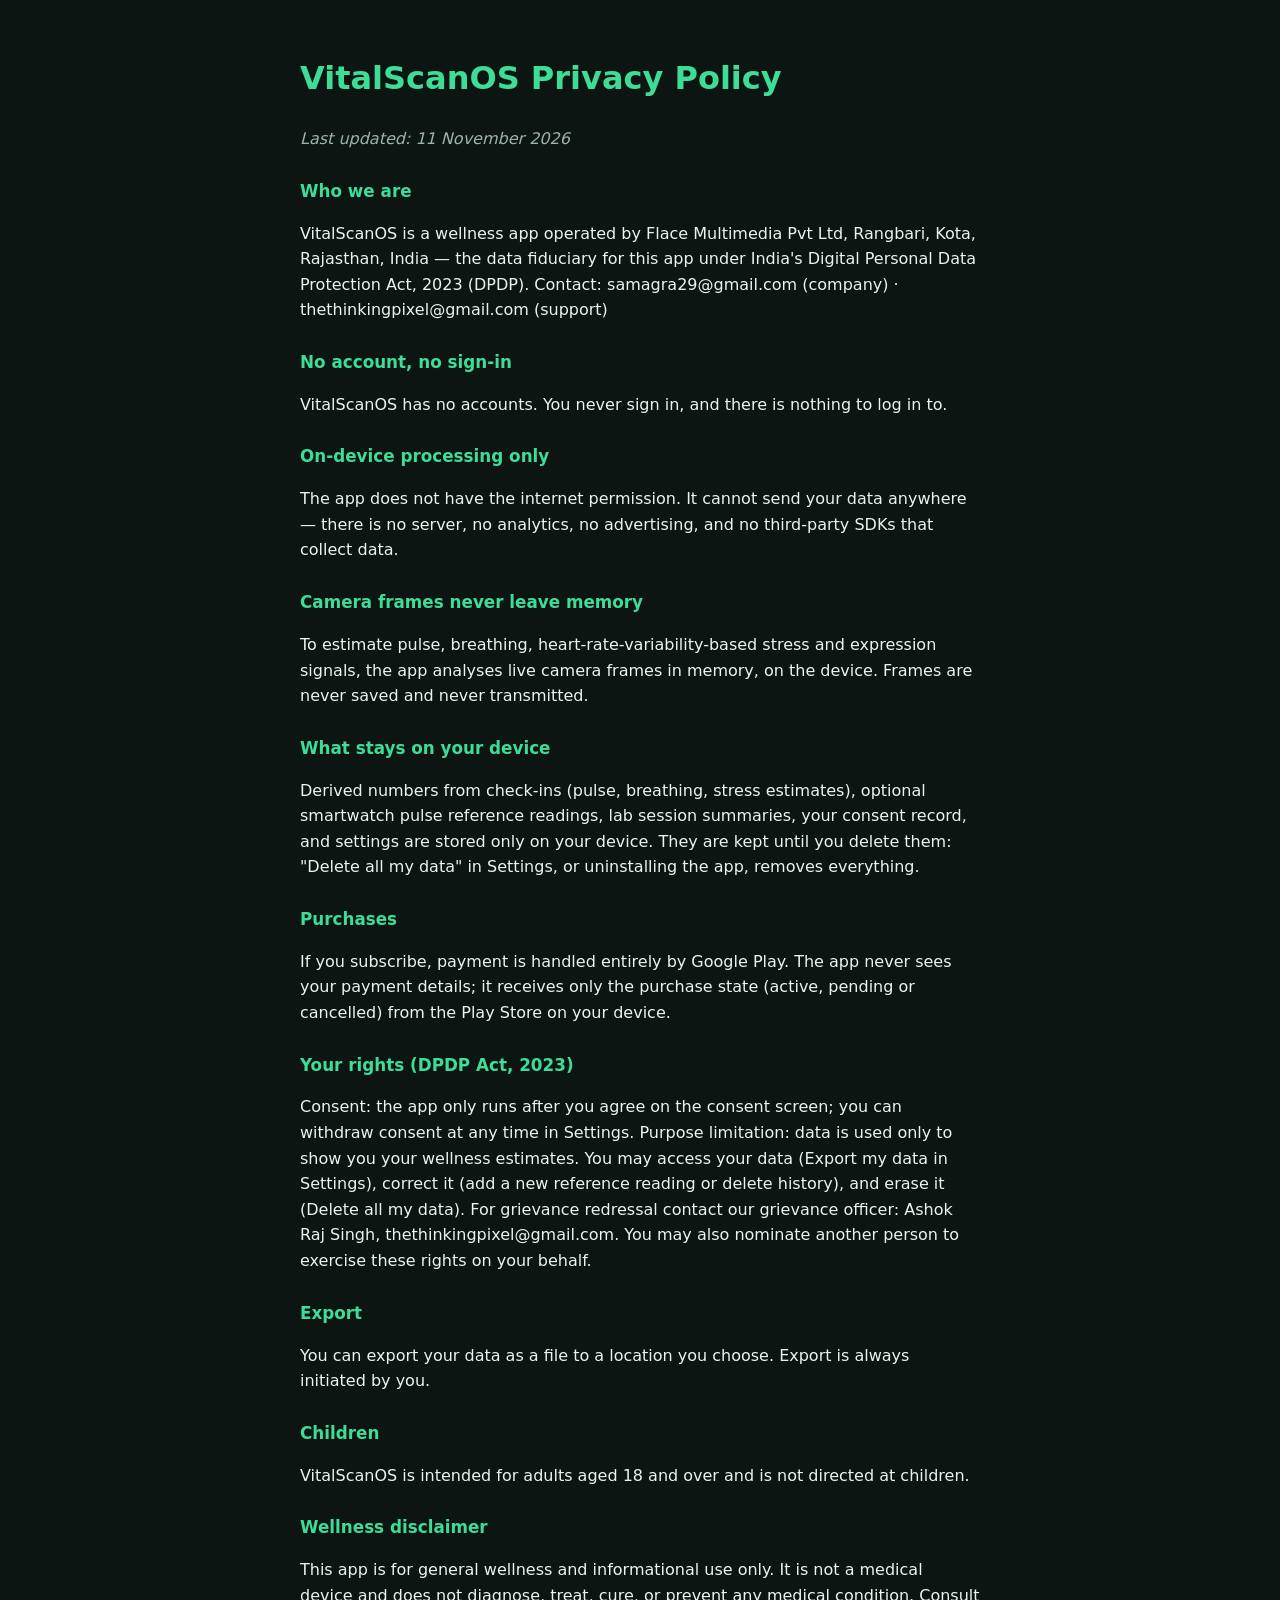
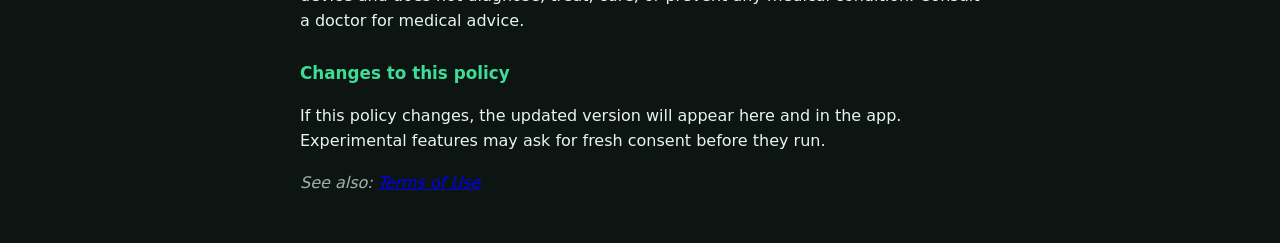
==== privacy-policy.html @ 54532efe "VitalScanOS site: landing page, privacy policy, terms Co-Authored-By: Devin <devin@cognition.ai>" ====
<!doctype html><html lang="en"><head><meta charset="utf-8">
<meta name="viewport" content="width=device-width,initial-scale=1">
<title>VitalScanOS · Privacy Policy</title>
<style>body{margin:0;background:#0d1512;color:#eaf4ef;font:16px/1.6 system-ui,sans-serif}main{max-width:680px;margin:auto;padding:32px 20px}h1{color:#3ddc97}h2{color:#3ddc97;font-size:1.05rem;margin-top:26px}em,small{color:#9db3a9}</style></head>
<body><main>
<h1>VitalScanOS Privacy Policy</h1>
<p><em>Last updated: 11 November 2026</em></p>

<h2>Who we are</h2>
<p>VitalScanOS is a wellness app operated by Flace Multimedia Pvt Ltd, Rangbari, Kota, Rajasthan, India —
the data fiduciary for this app under India's Digital Personal Data Protection
Act, 2023 (DPDP). Contact: samagra29@gmail.com (company) · thethinkingpixel@gmail.com (support)</p>

<h2>No account, no sign-in</h2>
<p>VitalScanOS has no accounts. You never sign in, and there is nothing to log in to.</p>

<h2>On-device processing only</h2>
<p>The app does not have the internet permission. It cannot send your data
anywhere — there is no server, no analytics, no advertising, and no
third-party SDKs that collect data.</p>

<h2>Camera frames never leave memory</h2>
<p>To estimate pulse, breathing, heart-rate-variability-based stress and
expression signals, the app analyses live camera frames in memory, on the
device. Frames are never saved and never transmitted.</p>

<h2>What stays on your device</h2>
<p>Derived numbers from check-ins (pulse, breathing, stress estimates),
optional smartwatch pulse reference readings, lab session summaries, your
consent record, and settings are stored only on your device. They are kept
until you delete them: "Delete all my data" in Settings, or uninstalling the
app, removes everything.</p>

<h2>Purchases</h2>
<p>If you subscribe, payment is handled entirely by Google Play. The app never
sees your payment details; it receives only the purchase state (active,
pending or cancelled) from the Play Store on your device.</p>

<h2>Your rights (DPDP Act, 2023)</h2>
<p>Consent: the app only runs after you agree on the consent screen; you can
withdraw consent at any time in Settings. Purpose limitation: data is used
only to show you your wellness estimates. You may access your data (Export my
data in Settings), correct it (add a new reference reading or delete history),
and erase it (Delete all my data). For grievance redressal contact our
grievance officer: Ashok Raj Singh, thethinkingpixel@gmail.com. You may also
nominate another person to exercise these rights on your behalf.</p>

<h2>Export</h2>
<p>You can export your data as a file to a location you choose. Export is
always initiated by you.</p>

<h2>Children</h2>
<p>VitalScanOS is intended for adults aged 18 and over and is not directed at
children.</p>

<h2>Wellness disclaimer</h2>
<p>This app is for general wellness and informational use only. It is not a
medical device and does not diagnose, treat, cure, or prevent any medical
condition. Consult a doctor for medical advice.</p>

<h2>Changes to this policy</h2>
<p>If this policy changes, the updated version will appear here and in the
app. Experimental features may ask for fresh consent before they run.</p>
<p><em>See also: <a href="terms.html">Terms of Use</a></em></p>
</main></body></html>
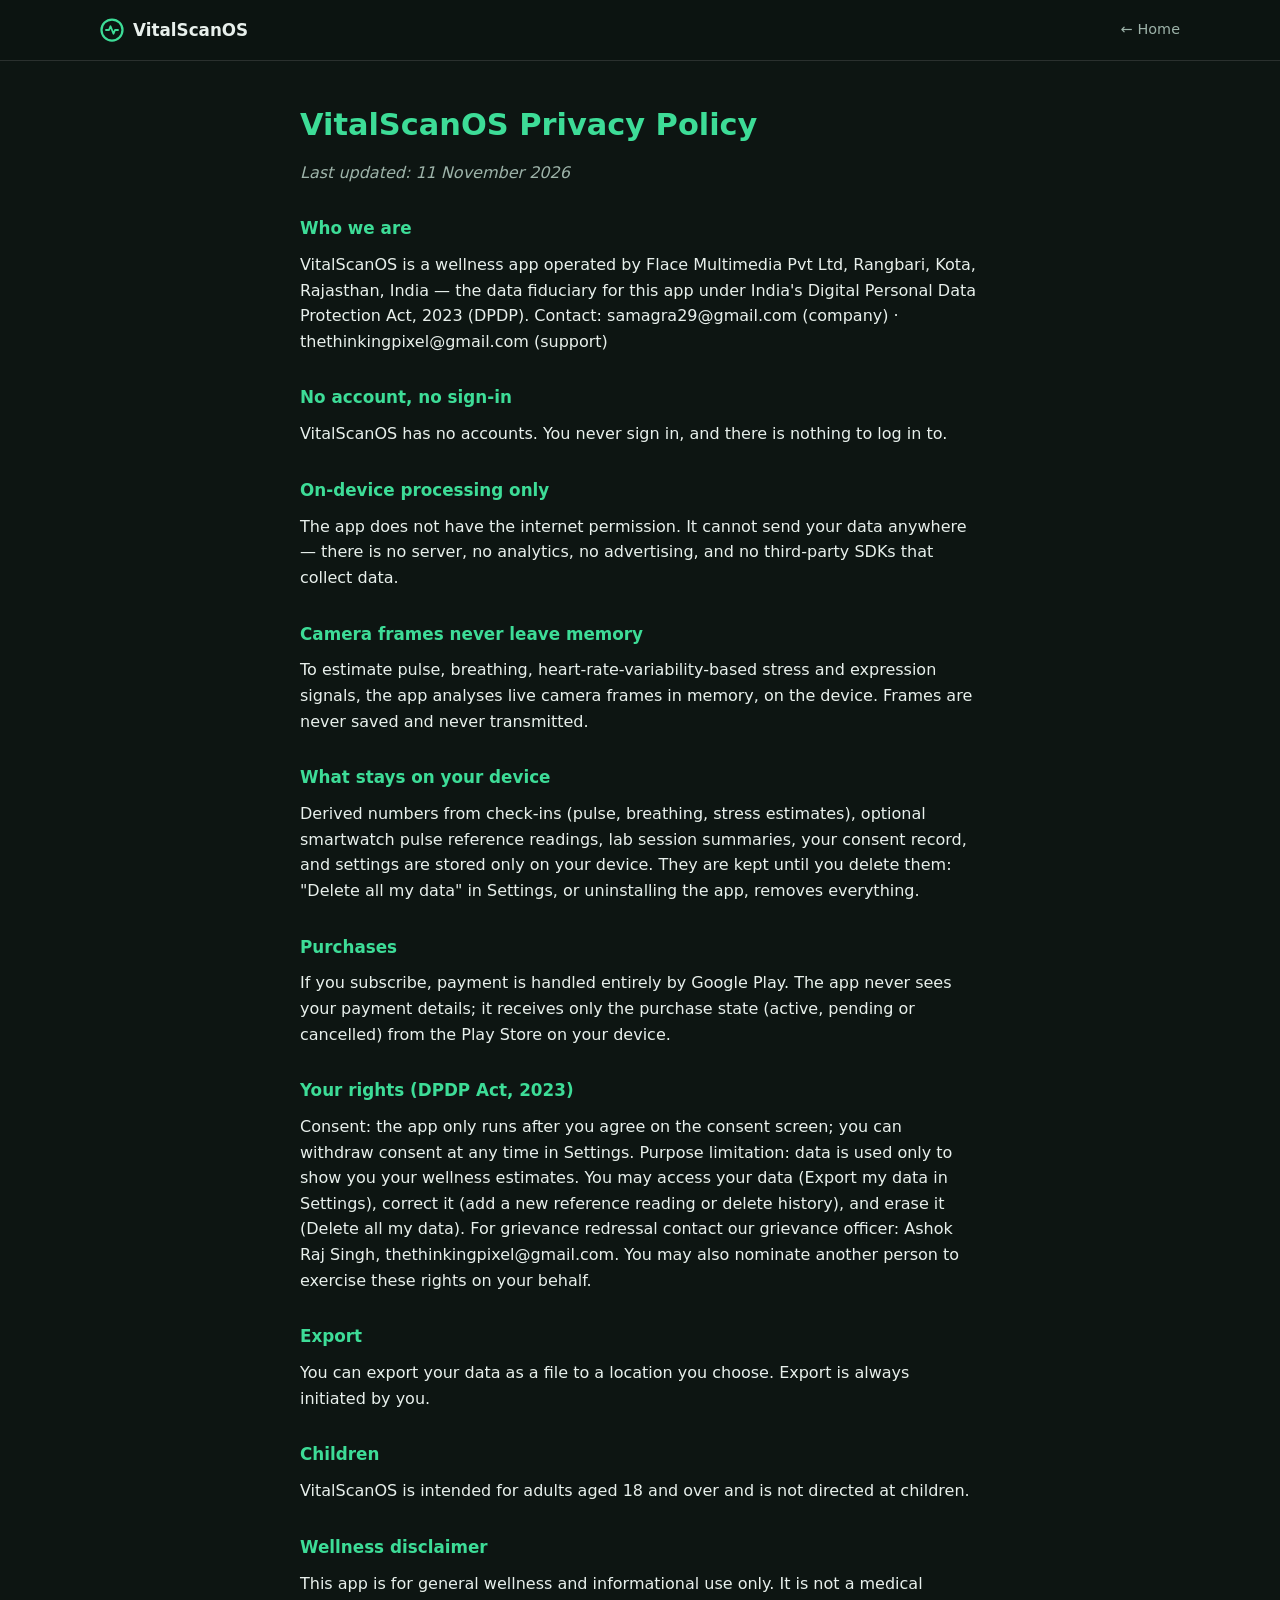
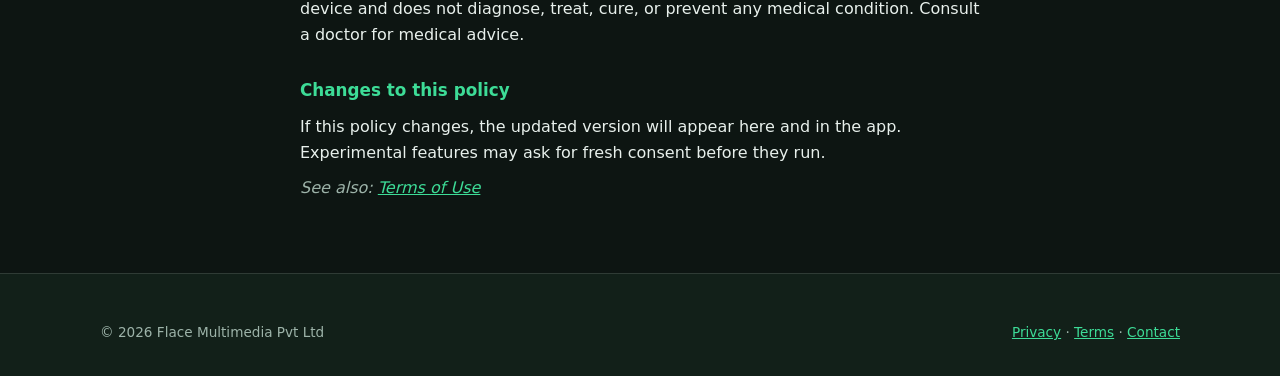
==== commit 6d1433e1: "Redesign site: hero, feature cards, how-it-works, app tabs, estimates table, FAQ Layout modelled on " ====
--- a/privacy-policy.html
+++ b/privacy-policy.html
@@ -1,8 +1,23 @@
 <!doctype html><html lang="en"><head><meta charset="utf-8">
 <meta name="viewport" content="width=device-width,initial-scale=1">
 <title>VitalScanOS · Privacy Policy</title>
-<style>body{margin:0;background:#0d1512;color:#eaf4ef;font:16px/1.6 system-ui,sans-serif}main{max-width:680px;margin:auto;padding:32px 20px}h1{color:#3ddc97}h2{color:#3ddc97;font-size:1.05rem;margin-top:26px}em,small{color:#9db3a9}</style></head>
-<body><main>
+<meta name="description" content="Privacy Policy for VitalScanOS — the on-device wellness check-in app for Android.">
+<link rel="icon" href="data:image/svg+xml,%3Csvg xmlns='http://www.w3.org/2000/svg' viewBox='0 0 32 32'%3E%3Ccircle cx='16' cy='16' r='14' fill='none' stroke='%233ddc97' stroke-width='3'/%3E%3Cpath d='M8 16h4l2-5 4 10 2-5h4' fill='none' stroke='%233ddc97' stroke-width='2.5' stroke-linecap='round' stroke-linejoin='round'/%3E%3C/svg%3E">
+<link rel="stylesheet" href="assets/site.css"></head>
+<body>
+<header class="nav">
+  <div class="wrap">
+    <a class="wordmark" href="index.html" aria-label="VitalScanOS home">
+      <svg width="24" height="24" viewBox="0 0 32 32" aria-hidden="true" focusable="false">
+        <circle cx="16" cy="16" r="14" fill="none" stroke="#3ddc97" stroke-width="3"/>
+        <path d="M8 16h4l2-5 4 10 2-5h4" fill="none" stroke="#3ddc97" stroke-width="2.5" stroke-linecap="round" stroke-linejoin="round"/>
+      </svg>
+      VitalScanOS
+    </a>
+    <a class="back-link" style="margin-left:auto" href="index.html">&larr; Home</a>
+  </div>
+</header>
+<main class="legal-main">
 <h1>VitalScanOS Privacy Policy</h1>
 <p><em>Last updated: 11 November 2026</em></p>
 
@@ -62,4 +77,13 @@
 <p>If this policy changes, the updated version will appear here and in the
 app. Experimental features may ask for fresh consent before they run.</p>
 <p><em>See also: <a href="terms.html">Terms of Use</a></em></p>
-</main></body></html>
+</main>
+<footer class="site-footer">
+  <div class="wrap">
+    <div class="foot-bottom" style="margin-top:0;border-top:0;padding-top:0">
+      <span>&copy; 2026 Flace Multimedia Pvt Ltd</span>
+      <span><a href="privacy-policy.html">Privacy</a> &middot; <a href="terms.html">Terms</a> &middot; <a href="mailto:thethinkingpixel@gmail.com">Contact</a></span>
+    </div>
+  </div>
+</footer>
+</body></html>
--- a/assets/site.css
+++ b/assets/site.css
@@ -0,0 +1,225 @@
+:root{
+  --primary:#3ddc97; --primary-soft:#7ff0c0; --on-primary:#06231a;
+  --primary-container:#143529;
+  --surface:#0d1512; --surface-low:#122019; --surface-c:#16211c; --surface-high:#1c2b24;
+  --on-surface:#e8f0ec; --on-variant:#9db3a9; --outline:rgba(255,255,255,.12);
+  --grad-hero:radial-gradient(1200px 600px at 80% -10%, rgba(61,220,151,.16), transparent 60%),
+              radial-gradient(800px 500px at 10% 110%, rgba(61,220,151,.08), transparent 60%);
+}
+*{box-sizing:border-box;margin:0}
+html{scroll-behavior:smooth}
+body{background:var(--surface);color:var(--on-surface);
+  font:16px/1.6 system-ui,-apple-system,"Segoe UI",Roboto,sans-serif;
+  -webkit-font-smoothing:antialiased}
+img,svg{max-width:100%}
+a{color:var(--primary)}
+:focus-visible{outline:2px solid var(--primary);outline-offset:2px;border-radius:4px}
+.wrap{max-width:1120px;margin:0 auto;padding:0 20px}
+.muted{color:var(--on-variant)}
+
+/* ---- top nav ---- */
+.nav{position:sticky;top:0;z-index:50;background:rgba(13,21,18,.85);
+  backdrop-filter:blur(10px);border-bottom:1px solid var(--outline)}
+.nav .wrap{display:flex;align-items:center;gap:20px;height:60px}
+.wordmark{display:flex;align-items:center;gap:9px;font-weight:700;font-size:1.05rem;
+  color:var(--on-surface);text-decoration:none}
+.wordmark svg{display:block}
+.nav-links{display:flex;gap:22px;margin-left:auto}
+.nav-links a{color:var(--on-variant);text-decoration:none;font-size:.92rem}
+.nav-links a:hover{color:var(--on-surface)}
+.pill{display:inline-block;background:var(--primary-container);color:var(--primary);
+  border:1px solid rgba(61,220,151,.4);border-radius:999px;padding:7px 16px;
+  font-size:.85rem;font-weight:600;white-space:nowrap}
+.pill[aria-disabled="true"]{cursor:default;opacity:.85}
+.nav-menu{display:none;margin-left:auto}
+.nav-menu summary{list-style:none;cursor:pointer;padding:8px;border-radius:8px;
+  color:var(--on-surface)}
+.nav-menu summary::-webkit-details-marker{display:none}
+.nav-menu[open] summary{background:var(--surface-high)}
+.nav-menu .menu-list{position:absolute;right:16px;top:56px;min-width:220px;
+  background:var(--surface-high);border:1px solid var(--outline);border-radius:14px;
+  padding:10px;display:flex;flex-direction:column;gap:2px;box-shadow:0 12px 32px rgba(0,0,0,.5)}
+.nav-menu .menu-list a{color:var(--on-surface);text-decoration:none;padding:9px 12px;
+  border-radius:8px;font-size:.95rem}
+.nav-menu .menu-list a:hover{background:var(--surface-c)}
+.nav-menu .menu-list .pill{margin:8px 12px 4px;text-align:center}
+@media(max-width:760px){.nav-links{display:none}.nav-menu{display:block}}
+
+/* ---- hero ---- */
+.hero{background:var(--grad-hero);padding:72px 0 56px}
+.hero .wrap{display:grid;gap:40px;align-items:center;grid-template-columns:1fr}
+@media(min-width:900px){.hero .wrap{grid-template-columns:1.15fr .85fr}}
+.eyebrow{display:inline-block;background:var(--primary-container);color:var(--primary);
+  border-radius:999px;padding:5px 15px;font-size:.82rem;font-weight:600;
+  letter-spacing:.04em;text-transform:uppercase;margin-bottom:18px}
+.hero h1{font-size:clamp(2rem,4.5vw,3rem);line-height:1.15;letter-spacing:-.02em}
+.hero .sub{font-size:1.1rem;margin-top:16px;max-width:34em;color:var(--on-variant)}
+.btn-row{display:flex;flex-wrap:wrap;gap:14px;margin-top:28px}
+.btn{display:inline-block;border-radius:12px;padding:12px 24px;font-weight:600;
+  font-size:.95rem;text-decoration:none}
+.btn-solid{background:var(--primary);color:var(--on-primary)}
+.btn-ghost{border:1px solid var(--outline);color:var(--on-surface);background:transparent}
+
+/* phone mockup */
+.phone-scene{display:flex;justify-content:center}
+.phone{width:250px;border:1px solid var(--outline);border-radius:36px;
+  background:linear-gradient(160deg,var(--surface-high),var(--surface-low));
+  padding:22px 16px;box-shadow:0 24px 60px rgba(0,0,0,.45)}
+.phone .notch{width:90px;height:6px;border-radius:3px;background:var(--outline);
+  margin:0 auto 18px}
+.scan-area{position:relative;height:210px;display:flex;align-items:center;
+  justify-content:center}
+.face{width:120px;height:150px;border:2px solid rgba(61,220,151,.55);border-radius:50%/55% 55% 45% 45%}
+.scan-ring{position:absolute;inset:6px;border:1px solid rgba(61,220,151,.3);
+  border-radius:50%}
+.scan-ring::after{content:"";position:absolute;inset:-1px;border-radius:50%;
+  border:1px solid transparent;border-top-color:var(--primary);
+  animation:spin 4s linear infinite}
+@keyframes spin{to{transform:rotate(360deg)}}
+.result-card{margin-top:20px;background:var(--surface-c);border:1px solid var(--outline);
+  border-radius:14px;padding:12px 14px;font-size:.8rem}
+.result-card .rc-title{color:var(--on-variant);font-size:.7rem;text-transform:uppercase;
+  letter-spacing:.08em;margin-bottom:6px}
+.result-card .rc-row{display:flex;justify-content:space-between;padding:2px 0}
+.result-card .rc-row b{color:var(--primary);font-weight:600}
+@media(prefers-reduced-motion:reduce){
+  .scan-ring::after{animation:none}
+  html{scroll-behavior:auto}
+}
+
+/* ---- highlight band ---- */
+.band{border-block:1px solid var(--outline);background:var(--surface-low)}
+.band .wrap{display:grid;grid-template-columns:repeat(2,1fr);gap:18px;
+  padding-block:26px;text-align:center}
+@media(min-width:760px){.band .wrap{grid-template-columns:repeat(4,1fr)}}
+.band .item{display:flex;flex-direction:column;align-items:center;gap:8px;
+  font-size:.9rem;color:var(--on-surface)}
+.band .item svg{color:var(--primary)}
+
+/* ---- sections ---- */
+section.block{padding:64px 0}
+section.block:nth-of-type(even){background:var(--surface-low)}
+.kicker{color:var(--primary);font-size:.8rem;font-weight:700;letter-spacing:.12em;
+  text-transform:uppercase;margin-bottom:10px}
+h2.title{font-size:clamp(1.5rem,3vw,2rem);letter-spacing:-.01em;margin-bottom:8px}
+.lede{color:var(--on-variant);max-width:44em;margin-bottom:32px}
+
+/* feature cards */
+.grid{display:grid;gap:18px;grid-template-columns:1fr}
+@media(min-width:640px){.grid.cols-2{grid-template-columns:1fr 1fr}}
+@media(min-width:960px){.grid.cols-4{grid-template-columns:repeat(4,1fr)}
+  .grid.cols-3{grid-template-columns:repeat(3,1fr)}}
+.card{background:var(--surface-c);border:1px solid var(--outline);border-radius:16px;
+  padding:22px}
+.card h3{font-size:1.02rem;margin:12px 0 8px}
+.card p,.card li{color:var(--on-variant);font-size:.93rem}
+.icon-chip{width:40px;height:40px;border-radius:12px;background:var(--primary-container);
+  display:flex;align-items:center;justify-content:center;color:var(--primary)}
+
+/* steps */
+.steps{counter-reset:step}
+.step{position:relative;padding-left:56px}
+.step::before{counter-increment:step;content:counter(step);position:absolute;left:0;top:0;
+  width:38px;height:38px;border-radius:12px;background:var(--primary-container);
+  color:var(--primary);display:flex;align-items:center;justify-content:center;
+  font-weight:700}
+@media(max-width:959px){.step{margin-bottom:24px}}
+
+/* tabs */
+.tablist{display:flex;flex-wrap:wrap;gap:8px;margin-bottom:24px}
+.tablist [role="tab"]{border:1px solid var(--outline);background:transparent;
+  color:var(--on-variant);border-radius:999px;padding:9px 18px;font:inherit;
+  font-size:.9rem;cursor:pointer}
+.tablist [role="tab"][aria-selected="true"]{background:var(--primary);
+  color:var(--on-primary);border-color:var(--primary);font-weight:600}
+.tablist [role="tab"]:hover{border-color:var(--primary)}
+.tabpanel{animation:fade .25s ease}
+@keyframes fade{from{opacity:0;transform:translateY(4px)}to{opacity:1}}
+@media(prefers-reduced-motion:reduce){.tabpanel{animation:none}}
+.tabpanel h3{font-size:1.15rem;margin-bottom:8px}
+.tabpanel ul{padding-left:1.2em}
+.tabpanel li{margin:5px 0}
+body.no-js .tablist{display:none}
+
+/* reads table */
+.tbl-wrap{overflow-x:auto;border:1px solid var(--outline);border-radius:16px}
+table.reads{width:100%;border-collapse:collapse;min-width:560px;font-size:.93rem}
+table.reads th,table.reads td{text-align:left;padding:14px 18px;
+  border-bottom:1px solid var(--outline)}
+table.reads thead th{background:var(--surface-high);font-size:.8rem;
+  text-transform:uppercase;letter-spacing:.07em;color:var(--on-variant)}
+table.reads tbody tr:last-child td{border-bottom:0}
+table.reads .plan-tag{display:inline-block;background:var(--primary-container);
+  color:var(--primary);border-radius:999px;padding:2px 12px;font-size:.78rem;
+  font-weight:600}
+.caption{color:var(--on-variant);font-size:.85rem;margin-top:12px}
+
+/* plans */
+.plan-card{display:flex;flex-direction:column}
+.plan-card h3{font-size:1.15rem;margin-bottom:14px}
+.plan-card ul{list-style:none;padding:0;flex:1}
+.plan-card li{padding:8px 0 8px 26px;position:relative;color:var(--on-surface);
+  font-size:.93rem;border-bottom:1px solid var(--outline)}
+.plan-card li:last-child{border-bottom:0}
+.plan-card li::before{content:"";position:absolute;left:0;top:12px;width:14px;height:14px;
+  background:var(--primary);border-radius:50%;
+  clip-path:polygon(14% 44%,0 65%,50% 100%,100% 16%,80% 0%,43% 62%)}
+.plan-card.pro{border-color:rgba(61,220,151,.45);
+  background:linear-gradient(170deg,var(--surface-c),#123023)}
+.plan-badge{align-self:flex-start;background:var(--primary);color:var(--on-primary);
+  border-radius:999px;padding:2px 12px;font-size:.72rem;font-weight:700;
+  text-transform:uppercase;letter-spacing:.06em;margin-bottom:10px}
+.fineprint{color:var(--on-variant);font-size:.88rem;margin-top:20px}
+
+/* privacy + faq */
+.ticklist{list-style:none;padding:0}
+.ticklist li{padding:10px 0 10px 28px;position:relative;color:var(--on-surface)}
+.ticklist li::before{content:"";position:absolute;left:0;top:14px;width:14px;height:14px;
+  background:var(--primary);border-radius:50%;
+  clip-path:polygon(14% 44%,0 65%,50% 100%,100% 16%,80% 0%,43% 62%)}
+details.faq{border:1px solid var(--outline);border-radius:14px;
+  background:var(--surface-c);padding:0;margin-bottom:12px}
+details.faq summary{cursor:pointer;padding:16px 20px;font-weight:600;list-style:none;
+  display:flex;justify-content:space-between;align-items:center;gap:12px}
+details.faq summary::-webkit-details-marker{display:none}
+details.faq summary::after{content:"+";color:var(--primary);font-size:1.3rem;
+  font-weight:400;flex-shrink:0}
+details.faq[open] summary::after{content:"\2212"}
+details.faq .faq-body{padding:0 20px 16px;color:var(--on-variant);font-size:.93rem}
+
+/* cta band */
+.cta{background:linear-gradient(120deg,#123023,var(--primary-container));
+  border-block:1px solid rgba(61,220,151,.3)}
+.cta .wrap{display:flex;flex-wrap:wrap;align-items:center;gap:20px;
+  justify-content:space-between;padding-block:44px}
+.cta h2{font-size:1.4rem}
+.cta p{color:var(--on-variant);margin-top:4px}
+
+/* footer */
+.site-footer{border-top:1px solid var(--outline);background:var(--surface-low);
+  padding:48px 0 32px}
+.foot-grid{display:grid;gap:32px;grid-template-columns:1fr}
+@media(min-width:760px){.foot-grid{grid-template-columns:1.4fr 1fr 1fr}}
+.foot-grid h4{font-size:.8rem;text-transform:uppercase;letter-spacing:.1em;
+  color:var(--on-variant);margin-bottom:12px}
+.foot-grid ul{list-style:none;padding:0}
+.foot-grid li{margin:7px 0}
+.foot-grid a{color:var(--on-variant);text-decoration:none;font-size:.92rem}
+.foot-grid a:hover{color:var(--primary)}
+.foot-brand p{color:var(--on-variant);font-size:.9rem;margin-top:10px;max-width:26em}
+.disclaimer{border-left:3px solid var(--primary);background:var(--surface-c);
+  border-radius:0 12px 12px 0;padding:14px 18px;font-size:.85rem;
+  color:var(--on-variant);margin-top:36px}
+.foot-bottom{display:flex;flex-wrap:wrap;gap:10px;justify-content:space-between;
+  margin-top:24px;padding-top:20px;border-top:1px solid var(--outline);
+  font-size:.85rem;color:var(--on-variant)}
+
+/* ---- legal pages ---- */
+.legal-main{max-width:720px;margin:0 auto;padding:40px 20px 72px}
+.legal-main h1{font-size:1.9rem;color:var(--primary);margin-bottom:6px}
+.legal-main h2{color:var(--primary);font-size:1.05rem;margin-top:30px}
+.legal-main p{margin-top:10px;color:var(--on-surface)}
+.legal-main em,.legal-main small{color:var(--on-variant)}
+.back-link{display:inline-flex;align-items:center;gap:6px;color:var(--on-variant);
+  text-decoration:none;font-size:.9rem}
+.back-link:hover{color:var(--primary)}
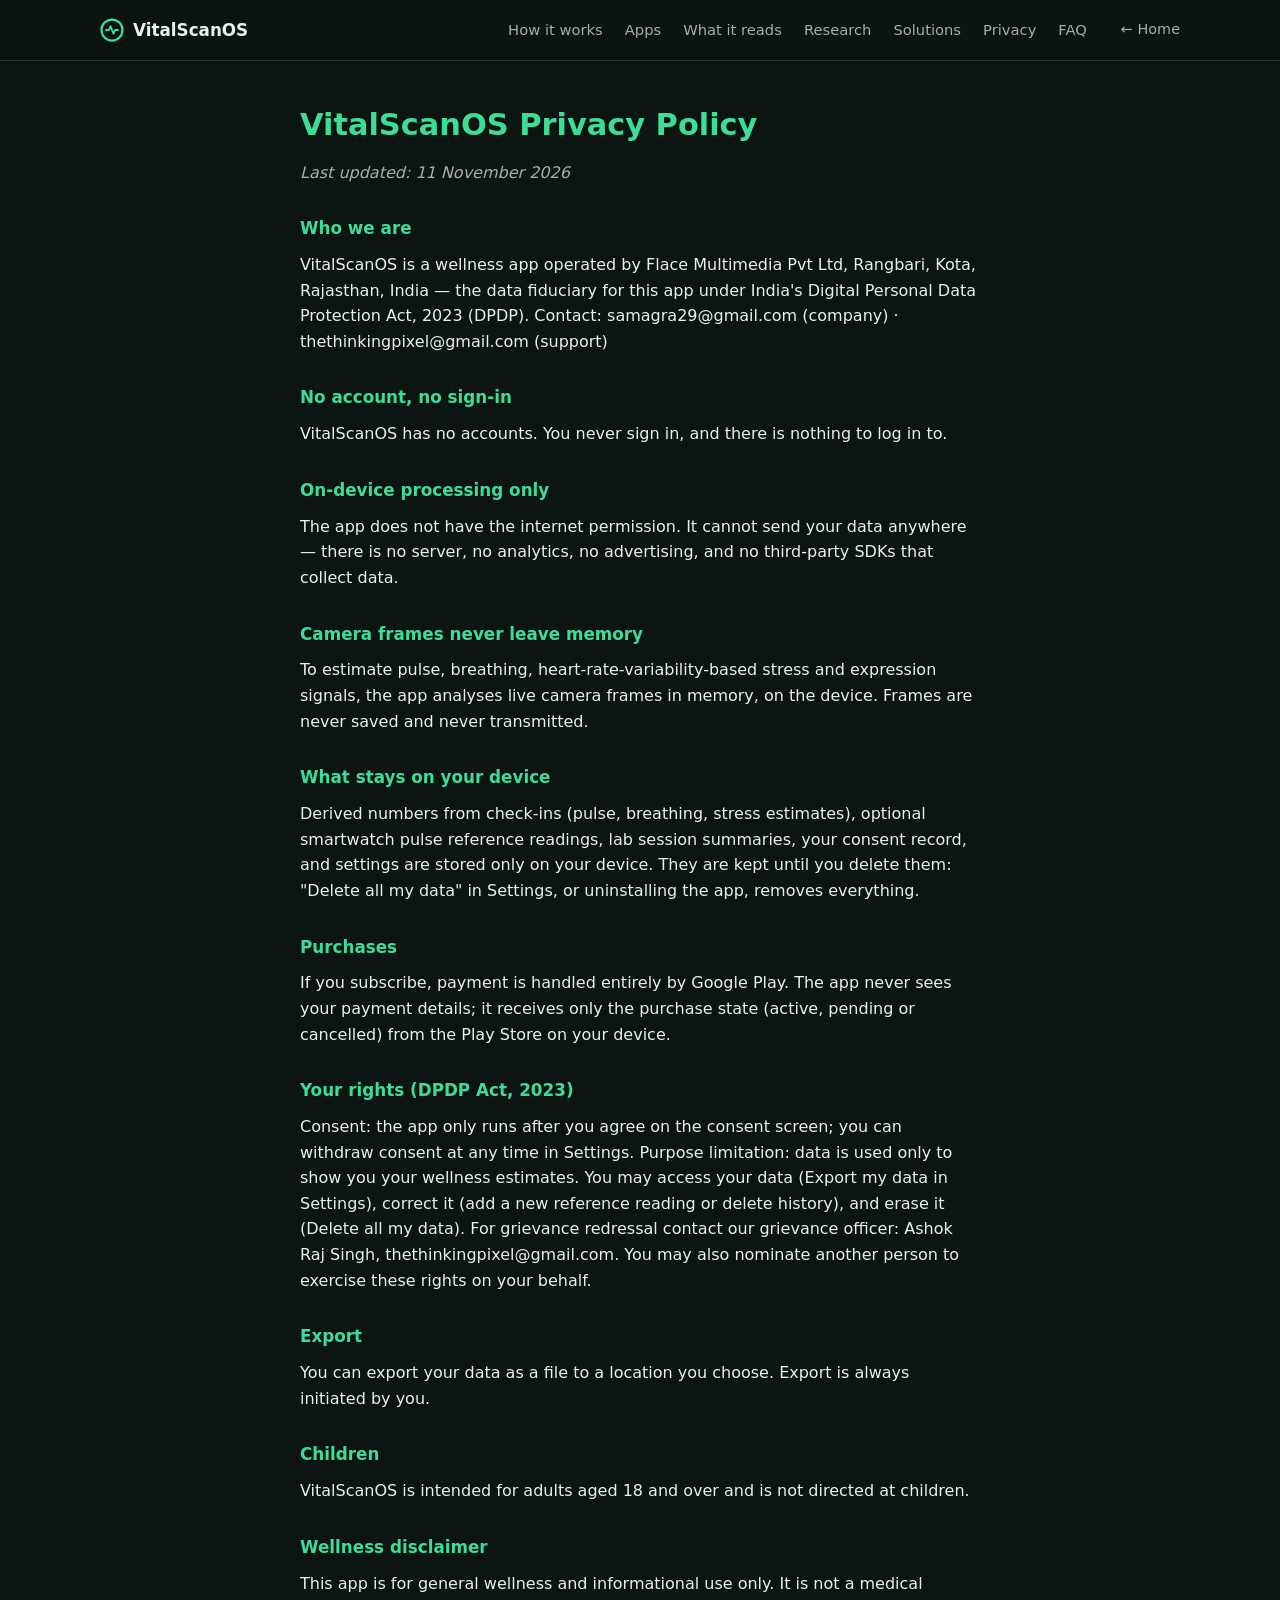
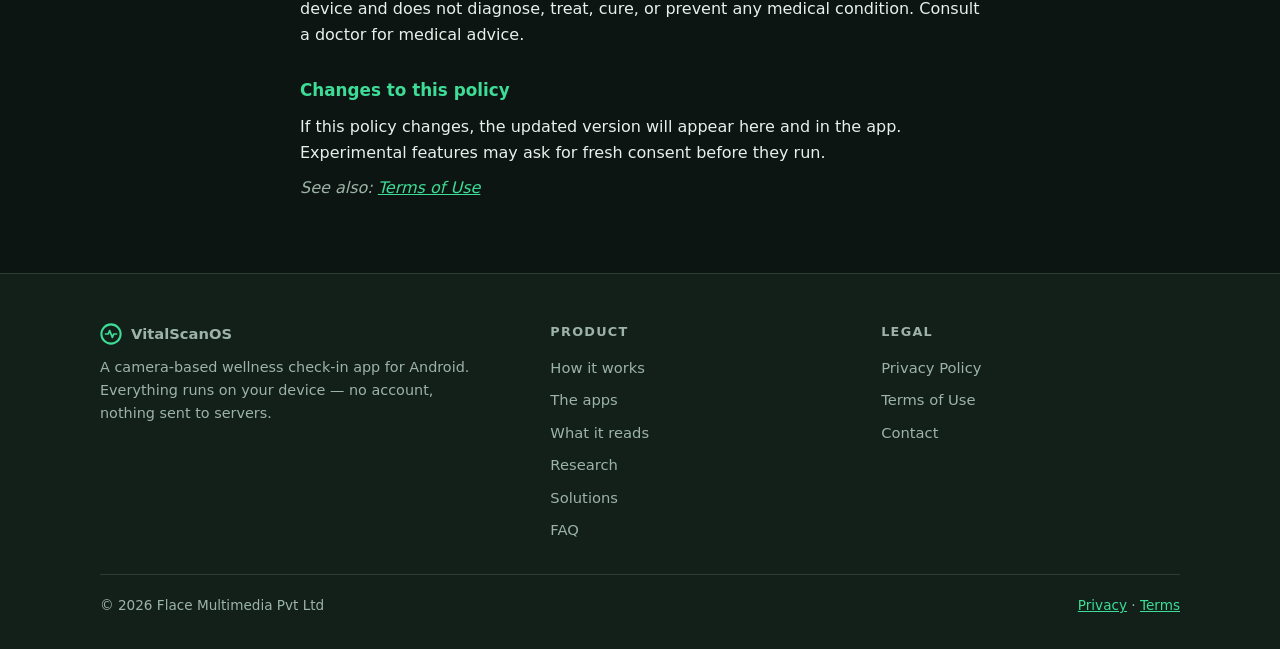
==== commit decc6a4e: "Add Solutions page and published-research section Solutions page describes custom SDK, white-label a" ====
--- a/privacy-policy.html
+++ b/privacy-policy.html
@@ -14,7 +14,32 @@
       </svg>
       VitalScanOS
     </a>
-    <a class="back-link" style="margin-left:auto" href="index.html">&larr; Home</a>
+    <nav class="nav-links" aria-label="Primary">
+      <a href="index.html#how">How it works</a>
+      <a href="index.html#apps">Apps</a>
+      <a href="index.html#reads">What it reads</a>
+      <a href="index.html#research">Research</a>
+      <a href="solutions.html">Solutions</a>
+      <a href="index.html#privacy">Privacy</a>
+      <a href="index.html#faq">FAQ</a>
+    </nav>
+    <a class="back-link" style="margin-left:14px" href="index.html">&larr; Home</a>
+    <details class="nav-menu">
+      <summary aria-label="Menu">
+        <svg width="22" height="22" viewBox="0 0 24 24" aria-hidden="true" focusable="false">
+          <path d="M4 7h16M4 12h16M4 17h16" stroke="currentColor" stroke-width="2" stroke-linecap="round"/>
+        </svg>
+      </summary>
+      <nav class="menu-list" aria-label="Menu">
+        <a href="index.html#how">How it works</a>
+        <a href="index.html#apps">Apps</a>
+        <a href="index.html#reads">What it reads</a>
+        <a href="index.html#research">Research</a>
+        <a href="solutions.html">Solutions</a>
+        <a href="index.html#privacy">Privacy</a>
+        <a href="index.html#faq">FAQ</a>
+      </nav>
+    </details>
   </div>
 </header>
 <main class="legal-main">
@@ -80,9 +105,41 @@
 </main>
 <footer class="site-footer">
   <div class="wrap">
-    <div class="foot-bottom" style="margin-top:0;border-top:0;padding-top:0">
+    <div class="foot-grid">
+      <div class="foot-brand">
+        <a class="wordmark" href="index.html" aria-label="VitalScanOS home">
+          <svg width="22" height="22" viewBox="0 0 32 32" aria-hidden="true" focusable="false">
+            <circle cx="16" cy="16" r="14" fill="none" stroke="#3ddc97" stroke-width="3"/>
+            <path d="M8 16h4l2-5 4 10 2-5h4" fill="none" stroke="#3ddc97" stroke-width="2.5" stroke-linecap="round" stroke-linejoin="round"/>
+          </svg>
+          VitalScanOS
+        </a>
+        <p>A camera-based wellness check-in app for Android. Everything runs on your
+        device — no account, nothing sent to servers.</p>
+      </div>
+      <div>
+        <h4>Product</h4>
+        <ul>
+          <li><a href="index.html#how">How it works</a></li>
+          <li><a href="index.html#apps">The apps</a></li>
+          <li><a href="index.html#reads">What it reads</a></li>
+          <li><a href="index.html#research">Research</a></li>
+          <li><a href="solutions.html">Solutions</a></li>
+          <li><a href="index.html#faq">FAQ</a></li>
+        </ul>
+      </div>
+      <div>
+        <h4>Legal</h4>
+        <ul>
+          <li><a href="privacy-policy.html">Privacy Policy</a></li>
+          <li><a href="terms.html">Terms of Use</a></li>
+          <li><a href="mailto:thethinkingpixel@gmail.com">Contact</a></li>
+        </ul>
+      </div>
+    </div>
+    <div class="foot-bottom">
       <span>&copy; 2026 Flace Multimedia Pvt Ltd</span>
-      <span><a href="privacy-policy.html">Privacy</a> &middot; <a href="terms.html">Terms</a> &middot; <a href="mailto:thethinkingpixel@gmail.com">Contact</a></span>
+      <span><a href="privacy-policy.html">Privacy</a> &middot; <a href="terms.html">Terms</a></span>
     </div>
   </div>
 </footer>
--- a/assets/site.css
+++ b/assets/site.css
@@ -61,7 +61,7 @@
 .btn-ghost{border:1px solid var(--outline);color:var(--on-surface);background:transparent}
 
 /* phone mockup */
-.phone-scene{display:flex;justify-content:center}
+.phone-scene{display:flex;flex-direction:column;align-items:center;justify-content:center}
 .phone{width:250px;border:1px solid var(--outline);border-radius:36px;
   background:linear-gradient(160deg,var(--surface-high),var(--surface-low));
   padding:22px 16px;box-shadow:0 24px 60px rgba(0,0,0,.45)}
@@ -69,7 +69,22 @@
   margin:0 auto 18px}
 .scan-area{position:relative;height:210px;display:flex;align-items:center;
   justify-content:center}
-.face{width:120px;height:150px;border:2px solid rgba(61,220,151,.55);border-radius:50%/55% 55% 45% 45%}
+.face-slide{position:absolute;inset:0;display:flex;flex-direction:column;
+  align-items:center;justify-content:center;gap:6px;opacity:0;
+  transition:opacity .7s ease;pointer-events:none}
+.face-slide.active{opacity:1}
+.face-frame{position:relative;width:120px;height:150px;border-radius:50%/55% 55% 45% 45%;
+  border:2px solid rgba(61,220,151,.55);overflow:hidden;background:var(--surface-c)}
+.face-frame svg{position:absolute;inset:0;width:100%;height:100%}
+.face-frame .light{position:absolute;inset:0;pointer-events:none}
+.light-chip{position:absolute;top:4px;left:50%;transform:translateX(-50%);
+  background:rgba(0,0,0,.55);color:var(--on-surface);font-size:.6rem;
+  letter-spacing:.05em;padding:3px 10px;border-radius:999px;white-space:nowrap}
+.lm{opacity:0;transition:opacity .6s ease .5s}
+.face-slide.active .lm{opacity:.95}
+.rc-warn{color:#f0b36a;font-size:.78rem;line-height:1.4}
+.phone-cap{margin-top:12px;font-size:.75rem;color:var(--on-variant);
+  text-align:center;max-width:250px}
 .scan-ring{position:absolute;inset:6px;border:1px solid rgba(61,220,151,.3);
   border-radius:50%}
 .scan-ring::after{content:"";position:absolute;inset:-1px;border-radius:50%;
@@ -77,13 +92,15 @@
   animation:spin 4s linear infinite}
 @keyframes spin{to{transform:rotate(360deg)}}
 .result-card{margin-top:20px;background:var(--surface-c);border:1px solid var(--outline);
-  border-radius:14px;padding:12px 14px;font-size:.8rem}
+  border-radius:14px;padding:12px 14px;font-size:.8rem;min-height:123px}
 .result-card .rc-title{color:var(--on-variant);font-size:.7rem;text-transform:uppercase;
   letter-spacing:.08em;margin-bottom:6px}
 .result-card .rc-row{display:flex;justify-content:space-between;padding:2px 0}
 .result-card .rc-row b{color:var(--primary);font-weight:600}
 @media(prefers-reduced-motion:reduce){
   .scan-ring::after{animation:none}
+  .face-slide{transition:none}
+  .lm{transition:none}
   html{scroll-behavior:auto}
 }
 
